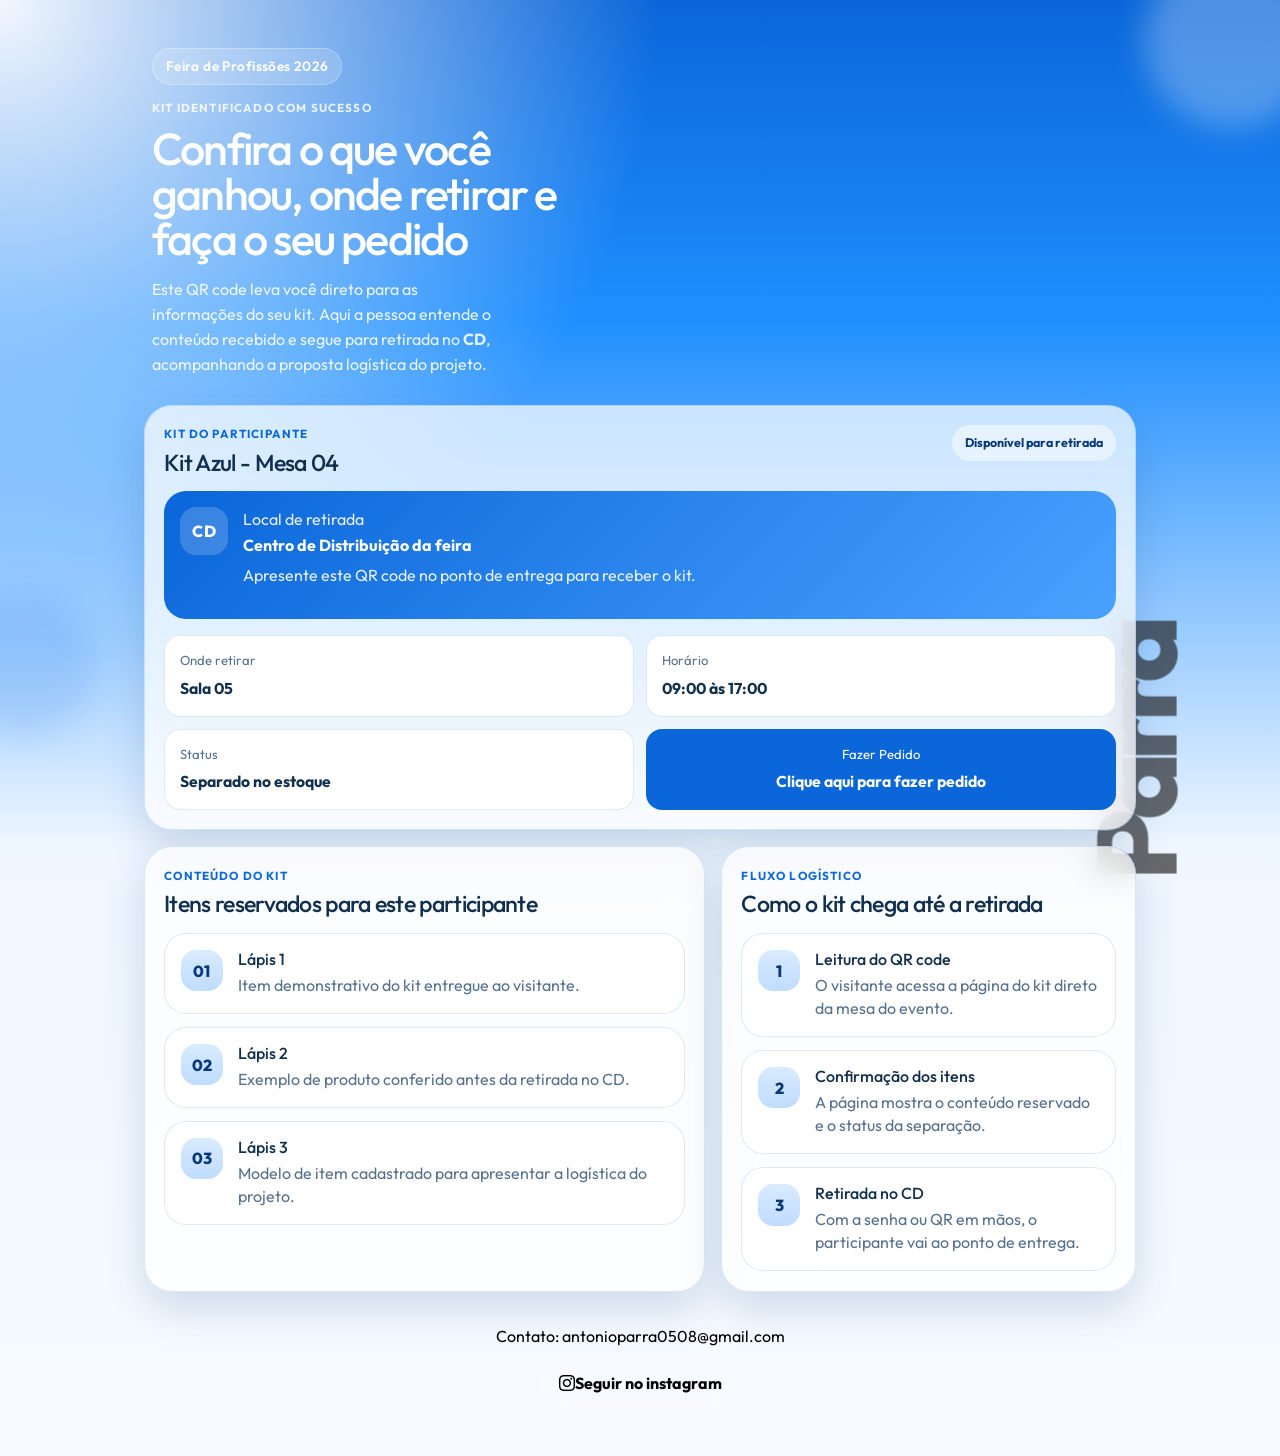
==== index.html @ 33f9cda4 "CDAvelinoBeta" ====
<!DOCTYPE html>
<html lang="pt-BR">

<head>
  <meta charset="UTF-8">
  <meta name="viewport" content="width=device-width, initial-scale=1.0">
  <title>Kit da Feira de Profissões</title>
  <meta name="description"
    content="Página mobile para apresentar os itens de um kit da Feira de Profissões e orientar a retirada no CD.">
  <link rel="preconnect" href="https://fonts.googleapis.com">
  <link rel="preconnect" href="https://fonts.gstatic.com" crossorigin>
  <link href="https://cdn.jsdelivr.net/npm/bootstrap@5.3.8/dist/css/bootstrap.min.css" rel="stylesheet"
    integrity="sha384-sRIl4kxILFvY47J16cr9ZwB07vP4J8+LH7qKQnuqkuIAvNWLzeN8tE5YBujZqJLB" crossorigin="anonymous">
  <link href="https://fonts.googleapis.com/css2?family=Outfit:wght@400;500;600;700;800&display=swap" rel="stylesheet">
  <link rel="stylesheet" href="https://cdn.jsdelivr.net/npm/bootstrap-icons@1.13.1/font/bootstrap-icons.min.css">
  <link rel="stylesheet" href="styles.css">
</head>

<body>
  <div class="watermark" aria-hidden="true">Parra</div>
  <div class="page-shell">
    <div id="alert-container"></div>
    <header class="hero">
      <div class="hero__badge">Feira de Profissões 2026</div>
      <p class="hero__eyebrow">Kit identificado com sucesso</p>
      <h1>Confira o que você ganhou, onde retirar e faça o seu pedido</h1>
      <p class="hero__description">
        Este QR code leva você direto para as informações do seu kit. Aqui a pessoa
        entende o conteúdo recebido e segue para retirada no <strong>CD</strong>,
        acompanhando a proposta logística do projeto.
      </p>
    </header>

    <main class="content">
      <section class="kit-card">
        <div class="kit-card__top">
          <div>
            <p class="section-label">Kit do participante</p>
            <h2>Kit Azul - Mesa 04</h2>
          </div>
          <span class="status-chip">Disponível para retirada</span>
        </div>

        <div class="pickup-box">
          <div class="pickup-box__icon" aria-hidden="true">CD</div>
          <div>
            <p class="pickup-box__label">Local de retirada</p>
            <strong>Centro de Distribuição da feira</strong>
            <p class="pickup-box__text">
              Apresente este QR code no ponto de entrega para receber o kit.
            </p>
          </div>
        </div>

        <div class="info-grid">
          <article class="info-tile">
            <p>Onde retirar</p>
            <strong>Sala 05</strong>
          </article>
          <article class="info-tile">
            <p>Horário</p>
            <strong>09:00 às 17:00</strong>
          </article>
          <article class="info-tile">
            <p>Status</p>
            <strong>Separado no estoque</strong>
          </article>
          <button class="info-tile" id="btnModalPedido">
            <p>Fazer Pedido</p>
            <strong>Clique aqui para fazer pedido</strong>
          </button>
        </div>
      </section>

      <section class="items-section">
        <div class="section-heading">
          <p class="section-label">Conteúdo do kit</p>
          <h2>Itens reservados para este participante</h2>
        </div>

        <div class="item-list">
          <article class="item-card">
            <span class="item-card__count">01</span>
            <div>
              <h3>Lápis 1</h3>
              <p>Item demonstrativo do kit entregue ao visitante.</p>
            </div>
          </article>

          <article class="item-card">
            <span class="item-card__count">02</span>
            <div>
              <h3>Lápis 2</h3>
              <p>Exemplo de produto conferido antes da retirada no CD.</p>
            </div>
          </article>

          <article class="item-card">
            <span class="item-card__count">03</span>
            <div>
              <h3>Lápis 3</h3>
              <p>Modelo de item cadastrado para apresentar a logística do projeto.</p>
            </div>
          </article>
        </div>
      </section>

      <section class="timeline-section">
        <div class="section-heading">
          <p class="section-label">Fluxo logístico</p>
          <h2>Como o kit chega até a retirada</h2>
        </div>

        <div class="timeline">
          <article class="timeline-step">
            <span>1</span>
            <div>
              <h3>Leitura do QR code</h3>
              <p>O visitante acessa a página do kit direto da mesa do evento.</p>
            </div>
          </article>

          <article class="timeline-step">
            <span>2</span>
            <div>
              <h3>Confirmação dos itens</h3>
              <p>A página mostra o conteúdo reservado e o status da separação.</p>
            </div>
          </article>

          <article class="timeline-step">
            <span>3</span>
            <div>
              <h3>Retirada no CD</h3>
              <p>Com a senha ou QR em mãos, o participante vai ao ponto de entrega.</p>
            </div>
          </article>
        </div>
      </section>
    </main>

    <footer class="site-footer">
      <p class="text-black">
        Contato:
        <a href="mailto:antonioparra0508@gmail.com">antonioparra0508@gmail.com</a>
      </p>
      <a class="instagram-link" href="https://www.instagram.com/a_parra111" target="_blank" rel="noopener noreferrer">
        <i class="bi bi-instagram"></i> Seguir no instagram
      </a>
    </footer>
  </div>

  <!-- Modal para fazer o pedido -->
  <div class="modal" tabindex="-1" id="modalFazerPedido">
    <div class="modal-dialog">
      <div class="modal-content">
        <div class="modal-header">
          <h5 class="modal-title">Fazer Pedido</h5>
          <button type="button" class="btn-close" data-bs-dismiss="modal" aria-label="Close"></button>
        </div>
        <div class="modal-body">
          <form>
            <div class="m-3">
              <label for="nome" class="form-label">Nome</label>
              <input type="text" class="form-control" id="nome" placeholder="Seu nome">
            </div>
            <div class="m-3">
              <label for="email" class="form-label">Cargo</label>
              <input type="email" class="form-control" id="email" placeholder="Seu cargo">
            </div>
          </form>
        </div>
        <div class="modal-footer">
          <button type="button" class="btn btn-secondary" data-bs-dismiss="modal">Voltar</button>
          <button type="button" class="btn btn-primary" id="btnFazerPedido">Fazer Pedido</button>
        </div>
      </div>
    </div>
  </div>

  <script src="https://cdn.jsdelivr.net/npm/bootstrap@5.3.8/dist/js/bootstrap.bundle.min.js"
    integrity="sha384-FKyoEForCGlyvwx9Hj09JcYn3nv7wiPVlz7YYwJrWVcXK/BmnVDxM+D2scQbITxI"
    crossorigin="anonymous"></script>
  <script src="scripts/modal.js"></script>
  <script type="module" src="scripts/cadastroCordenacao.js"></script>
</body>

</html>
---- styles.css ----
:root {
  --bg: #eef6ff;
  --bg-strong: #d8eaff;
  --surface: #ffffff;
  --surface-soft: rgba(255, 255, 255, 0.72);
  --primary: #0a66d9;
  --primary-dark: #083a7a;
  --primary-soft: #bedcff;
  --text: #12304d;
  --muted: #56718f;
  --border: rgba(10, 102, 217, 0.14);
  --shadow: 0 18px 40px rgba(15, 61, 120, 0.16);
  --radius-xl: 28px;
  --radius-lg: 22px;
  --radius-md: 16px;
}

* {
  box-sizing: border-box;
}

html {
  font-size: 16px;
}

body {
  margin: 0;
  min-height: 100vh;
  font-family: "Outfit", sans-serif;
  color: var(--text);
  background:
    radial-gradient(circle at top left, rgba(255, 255, 255, 0.95), transparent 34%),
    linear-gradient(180deg, #0a66d9 0%, #1f8fff 22%, #eef6ff 58%, #f7fbff 100%);
}

body::before,
body::after {
  content: "";
  position: fixed;
  inset: auto;
  border-radius: 50%;
  filter: blur(16px);
  pointer-events: none;
  z-index: 0;
}

body::before {
  top: -3rem;
  right: -2.5rem;
  width: 11rem;
  height: 11rem;
  background: rgba(255, 255, 255, 0.28);
}

body::after {
  bottom: 18%;
  left: -3rem;
  width: 9rem;
  height: 9rem;
  background: rgba(10, 102, 217, 0.12);
}

.page-shell {
  position: relative;
  z-index: 1;
  width: min(100%, 30rem);
  margin: 0 auto;
  padding: 1.25rem 1rem 2.5rem;
}

.watermark {
  position: fixed;
  right: -0.75rem;
  bottom: 5.5rem;
  z-index: 0;
  font-size: clamp(3.4rem, 17vw, 7rem);
  font-weight: 800;
  letter-spacing: -0.08em;
  color: rgba(31, 31, 31, 0.664);
  transform: rotate(-90deg);
  transform-origin: center;
  pointer-events: none;
  user-select: none;
}

.hero {
  padding: 1rem 0.25rem 1.75rem;
  color: #ffffff;
}

.hero__badge,
.status-chip,
.pickup-box__icon,
.item-card__count,
.timeline-step span {
  display: inline-flex;
  align-items: center;
  justify-content: center;
}

.hero__badge {
  margin-bottom: 0.9rem;
  padding: 0.45rem 0.8rem;
  border: 1px solid rgba(255, 255, 255, 0.28);
  border-radius: 999px;
  background: rgba(255, 255, 255, 0.16);
  backdrop-filter: blur(16px);
  font-size: 0.85rem;
  font-weight: 600;
  letter-spacing: 0.03em;
}

.hero__eyebrow,
.section-label,
.pickup-box__label,
.info-tile p,
.item-card p,
.timeline-step p {
  margin: 0;
}

.hero__eyebrow,
.section-label {
  text-transform: uppercase;
  letter-spacing: 0.1em;
  font-size: 0.73rem;
  font-weight: 700;
}

.hero__eyebrow {
  margin-bottom: 0.65rem;
  color: rgba(255, 255, 255, 0.84);
}

.hero h1,
.section-heading h2,
.kit-card h2,
.item-card h3,
.timeline-step h3 {
  margin: 0;
}

.hero h1 {
  font-size: clamp(2rem, 7vw, 2.8rem);
  line-height: 1;
  letter-spacing: -0.04em;
  max-width: 10ch;
}

.hero__description {
  margin: 1rem 0 0;
  max-width: 32ch;
  color: rgba(255, 255, 255, 0.88);
  line-height: 1.55;
}

.content {
  display: grid;
  gap: 1rem;
}

.site-footer {
  margin-top: 1rem;
  padding: 1rem 0.35rem 0;
  color: rgba(255, 255, 255, 0.92);
  text-align: center;
}

.site-footer p {
  margin: 0 0 0.65rem;
}

.site-footer a {
  color: black;
  text-decoration: none;
}

.instagram-link {
  display: inline-flex;
  align-items: center;
  justify-content: center;
  min-height: 2.8rem;
  padding: 0.75rem 1rem;
  border: 1px solid rgba(255, 255, 255, 0.32);
  border-radius: 999px;
  background: rgba(255, 255, 255, 0.14);
  backdrop-filter: blur(12px);
  font-weight: 700;
}

.site-footer a:hover,
.site-footer a:focus-visible {
  text-decoration: underline;
}

.instagram-link:hover,
.instagram-link:focus-visible {
  background: rgba(255, 255, 255, 0.22);
}

.kit-card,
.items-section,
.timeline-section {
  padding: 1.2rem;
  border: 1px solid var(--border);
  border-radius: var(--radius-xl);
  background: var(--surface-soft);
  box-shadow: var(--shadow);
  backdrop-filter: blur(16px);
}

.kit-card__top,
.pickup-box,
.item-card,
.timeline-step {
  display: flex;
}

.kit-card__top {
  gap: 0.9rem;
  align-items: flex-start;
  justify-content: space-between;
}

.section-label {
  margin-bottom: 0.45rem;
  color: var(--primary);
}

.kit-card h2,
.section-heading h2 {
  font-size: 1.45rem;
  line-height: 1.1;
  letter-spacing: -0.03em;
}

.status-chip {
  flex-shrink: 0;
  padding: 0.55rem 0.8rem;
  border-radius: 999px;
  background: #e7f2ff;
  color: var(--primary-dark);
  font-size: 0.78rem;
  font-weight: 700;
  text-align: center;
}

.pickup-box {
  gap: 0.9rem;
  margin: 1rem 0;
  padding: 1rem;
  border-radius: var(--radius-lg);
  background: linear-gradient(135deg, #0a66d9, #49a2ff);
  color: #ffffff;
}

.pickup-box__icon {
  width: 3rem;
  height: 3rem;
  border-radius: 1rem;
  background: rgba(255, 255, 255, 0.18);
  font-weight: 800;
  letter-spacing: 0.06em;
}

.pickup-box strong {
  display: block;
  margin: 0.15rem 0 0.35rem;
  font-size: 1rem;
}

.pickup-box__label,
.pickup-box__text {
  color: rgba(255, 255, 255, 0.9);
}

.info-grid {
  display: grid;
  grid-template-columns: repeat(2, minmax(0, 1fr));
  gap: 0.75rem;
}

.info-tile,
.item-card,
.timeline-step {
  border: 1px solid var(--border);
  background: var(--surface);
}

.info-tile {
  padding: 0.95rem;
  border-radius: var(--radius-md);
}

.info-tile p,
.item-card p,
.timeline-step p {
  color: var(--muted);
  line-height: 1.45;
}

.info-tile p {
  margin-bottom: 0.35rem;
  font-size: 0.82rem;
}

.info-tile strong {
  font-size: 0.98rem;
}

.section-heading {
  margin-bottom: 1rem;
}

.item-list,
.timeline {
  display: grid;
  gap: 0.8rem;
}

.item-card,
.timeline-step {
  gap: 0.95rem;
  align-items: flex-start;
  padding: 1rem;
  border-radius: var(--radius-lg);
}

.item-card__count,
.timeline-step span {
  width: 2.6rem;
  height: 2.6rem;
  flex-shrink: 0;
  border-radius: 0.95rem;
  background: linear-gradient(180deg, #d9ebff, #bfdcff);
  color: var(--primary-dark);
  font-weight: 800;
}

.item-card h3,
.timeline-step h3 {
  margin-bottom: 0.3rem;
  font-size: 1rem;
}

/* botoes */
button.info-tile {
  color: white;
  width: 100%;
  padding: 0.95rem;
  border: 1px solid var(--border);
  border-radius: var(--radius-md);
  background: #0a66d9;
  cursor: pointer;
}

button.info-tile:hover {
  background: #0849a0;
}
button.info-tile:active {
  background: white;
  color: black;
}
button.info-tile:active > p {
  color: black;
}

button.info-tile > p {
  color: white;
}

@media (min-width: 720px) {
  .page-shell {
    width: min(100% - 2rem, 64rem);
    padding: 2rem 1rem 3rem;
  }

  .watermark {
    right: 1rem;
    bottom: 4rem;
  }

  .hero {
    padding-inline: 0.5rem;
  }

  .hero h1 {
    max-width: 14ch;
  }

  .content {
    grid-template-columns: 1.15fr 0.85fr;
    align-items: start;
  }

  .kit-card {
    grid-column: 1 / -1;
  }

  .items-section,
  .timeline-section {
    height: 100%;
  }
}
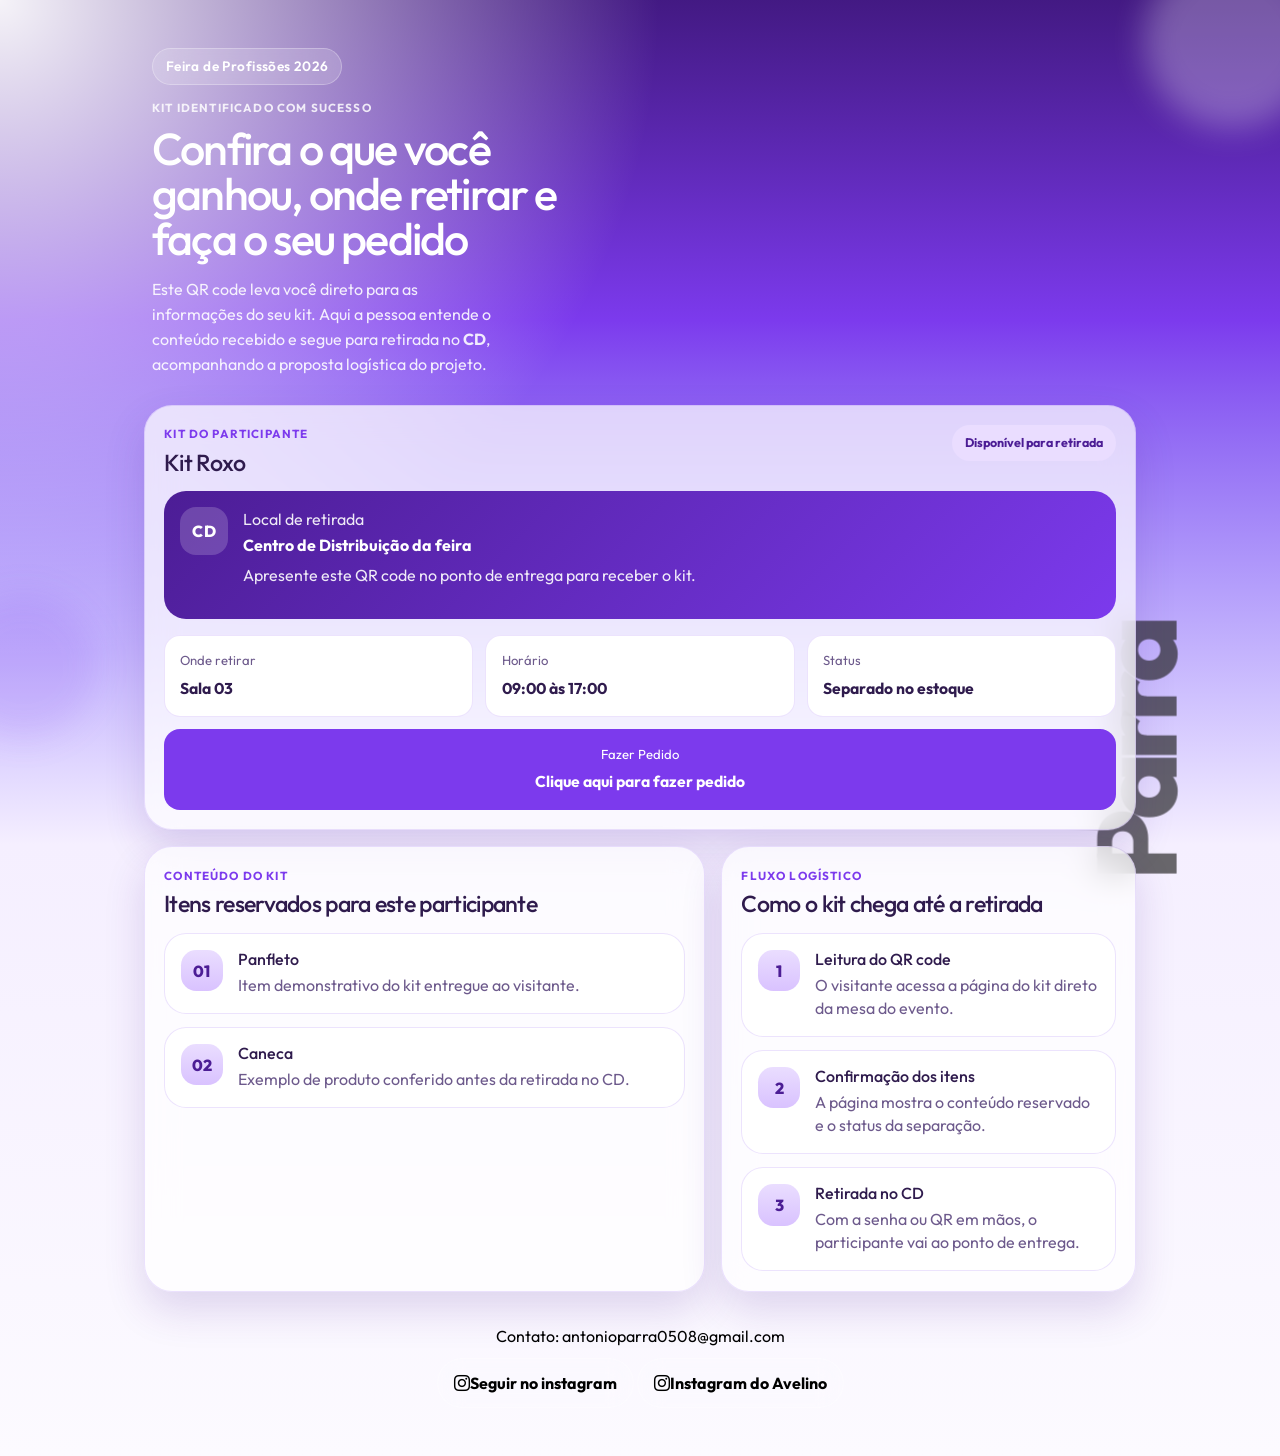
==== commit c54143f6: "att"final"" ====
--- a/index.html
+++ b/index.html
@@ -16,7 +16,7 @@
   <link rel="stylesheet" href="styles.css">
 </head>
 
-<body>
+<body class="theme-purple">
   <div class="watermark" aria-hidden="true">Parra</div>
   <div class="page-shell">
     <div id="alert-container"></div>
@@ -36,7 +36,7 @@
         <div class="kit-card__top">
           <div>
             <p class="section-label">Kit do participante</p>
-            <h2>Kit Azul - Mesa 04</h2>
+            <h2>Kit Roxo</h2>
           </div>
           <span class="status-chip">Disponível para retirada</span>
         </div>
@@ -55,7 +55,7 @@
         <div class="info-grid">
           <article class="info-tile">
             <p>Onde retirar</p>
-            <strong>Sala 05</strong>
+            <strong>Sala 03</strong>
           </article>
           <article class="info-tile">
             <p>Horário</p>
@@ -82,7 +82,7 @@
           <article class="item-card">
             <span class="item-card__count">01</span>
             <div>
-              <h3>Lápis 1</h3>
+              <h3>Panfleto</h3>
               <p>Item demonstrativo do kit entregue ao visitante.</p>
             </div>
           </article>
@@ -90,16 +90,8 @@
           <article class="item-card">
             <span class="item-card__count">02</span>
             <div>
-              <h3>Lápis 2</h3>
+              <h3>Caneca</h3>
               <p>Exemplo de produto conferido antes da retirada no CD.</p>
-            </div>
-          </article>
-
-          <article class="item-card">
-            <span class="item-card__count">03</span>
-            <div>
-              <h3>Lápis 3</h3>
-              <p>Modelo de item cadastrado para apresentar a logística do projeto.</p>
             </div>
           </article>
         </div>
@@ -147,6 +139,9 @@
       <a class="instagram-link" href="https://www.instagram.com/a_parra111" target="_blank" rel="noopener noreferrer">
         <i class="bi bi-instagram"></i> Seguir no instagram
       </a>
+      <a class="instagram-link" href="https://www.instagram.com/avelino.ferreira.33/" target="_blank" rel="noopener noreferrer">
+        <i class="bi bi-instagram"></i> Instagram do Avelino
+      </a>
     </footer>
   </div>
 
--- a/styles.css
+++ b/styles.css
@@ -1,4 +1,35 @@
 :root {
+  --bg: #f5efff;
+  --bg-strong: #e4d6ff;
+  --surface: #ffffff;
+  --surface-soft: rgba(255, 255, 255, 0.72);
+  --primary: #7c3aed;
+  --primary-dark: #4c1d95;
+  --primary-soft: #d9c2ff;
+  --text: #2f1b4d;
+  --muted: #6d5a8c;
+  --border: rgba(124, 58, 237, 0.14);
+  --shadow: 0 18px 40px rgba(76, 29, 149, 0.16);
+  --radius-xl: 28px;
+  --radius-lg: 22px;
+  --radius-md: 16px;
+}
+
+body.theme-purple {
+  --bg: #f5efff;
+  --bg-strong: #e4d6ff;
+  --surface: #ffffff;
+  --surface-soft: rgba(255, 255, 255, 0.72);
+  --primary: #7c3aed;
+  --primary-dark: #4c1d95;
+  --primary-soft: #d9c2ff;
+  --text: #2f1b4d;
+  --muted: #6d5a8c;
+  --border: rgba(124, 58, 237, 0.14);
+  --shadow: 0 18px 40px rgba(76, 29, 149, 0.16);
+}
+
+body.theme-blue {
   --bg: #eef6ff;
   --bg-strong: #d8eaff;
   --surface: #ffffff;
@@ -10,9 +41,20 @@
   --muted: #56718f;
   --border: rgba(10, 102, 217, 0.14);
   --shadow: 0 18px 40px rgba(15, 61, 120, 0.16);
-  --radius-xl: 28px;
-  --radius-lg: 22px;
-  --radius-md: 16px;
+}
+
+body.theme-yellow {
+  --bg: #fff9e8;
+  --bg-strong: #ffefb3;
+  --surface: #fffef8;
+  --surface-soft: rgba(255, 254, 248, 0.8);
+  --primary: #d4a017;
+  --primary-dark: #8a5a00;
+  --primary-soft: #ffe08a;
+  --text: #5b4200;
+  --muted: #8c7430;
+  --border: rgba(212, 160, 23, 0.18);
+  --shadow: 0 18px 40px rgba(138, 90, 0, 0.14);
 }
 
 * {
@@ -30,7 +72,7 @@
   color: var(--text);
   background:
     radial-gradient(circle at top left, rgba(255, 255, 255, 0.95), transparent 34%),
-    linear-gradient(180deg, #0a66d9 0%, #1f8fff 22%, #eef6ff 58%, #f7fbff 100%);
+    linear-gradient(180deg, color-mix(in srgb, var(--primary-dark) 88%, black 12%) 0%, var(--primary) 22%, var(--bg) 58%, #fcfaff 100%);
 }
 
 body::before,
@@ -57,7 +99,7 @@
   left: -3rem;
   width: 9rem;
   height: 9rem;
-  background: rgba(10, 102, 217, 0.12);
+  background: color-mix(in srgb, var(--primary) 12%, transparent);
 }
 
 .page-shell {
@@ -238,7 +280,7 @@
   flex-shrink: 0;
   padding: 0.55rem 0.8rem;
   border-radius: 999px;
-  background: #e7f2ff;
+  background: color-mix(in srgb, var(--primary-soft) 55%, white 45%);
   color: var(--primary-dark);
   font-size: 0.78rem;
   font-weight: 700;
@@ -250,7 +292,7 @@
   margin: 1rem 0;
   padding: 1rem;
   border-radius: var(--radius-lg);
-  background: linear-gradient(135deg, #0a66d9, #49a2ff);
+  background: linear-gradient(135deg, var(--primary-dark), var(--primary));
   color: #ffffff;
 }
 
@@ -276,7 +318,7 @@
 
 .info-grid {
   display: grid;
-  grid-template-columns: repeat(2, minmax(0, 1fr));
+  grid-template-columns: repeat(3, minmax(0, 1fr));
   gap: 0.75rem;
 }
 
@@ -332,7 +374,7 @@
   height: 2.6rem;
   flex-shrink: 0;
   border-radius: 0.95rem;
-  background: linear-gradient(180deg, #d9ebff, #bfdcff);
+  background: linear-gradient(180deg, color-mix(in srgb, var(--primary-soft) 55%, white 45%), var(--primary-soft));
   color: var(--primary-dark);
   font-weight: 800;
 }
@@ -347,26 +389,37 @@
 button.info-tile {
   color: white;
   width: 100%;
+  grid-column: 1 / -1;
   padding: 0.95rem;
   border: 1px solid var(--border);
   border-radius: var(--radius-md);
-  background: #0a66d9;
+  background: var(--primary);
   cursor: pointer;
 }
 
 button.info-tile:hover {
-  background: #0849a0;
+  background: var(--primary-dark);
 }
 button.info-tile:active {
   background: white;
-  color: black;
+  color: var(--text);
 }
 button.info-tile:active > p {
-  color: black;
+  color: var(--text);
 }
 
 button.info-tile > p {
   color: white;
+}
+
+@media (max-width: 640px) {
+  .info-grid {
+    grid-template-columns: 1fr;
+  }
+
+  button.info-tile {
+    grid-column: auto;
+  }
 }
 
 @media (min-width: 720px) {
